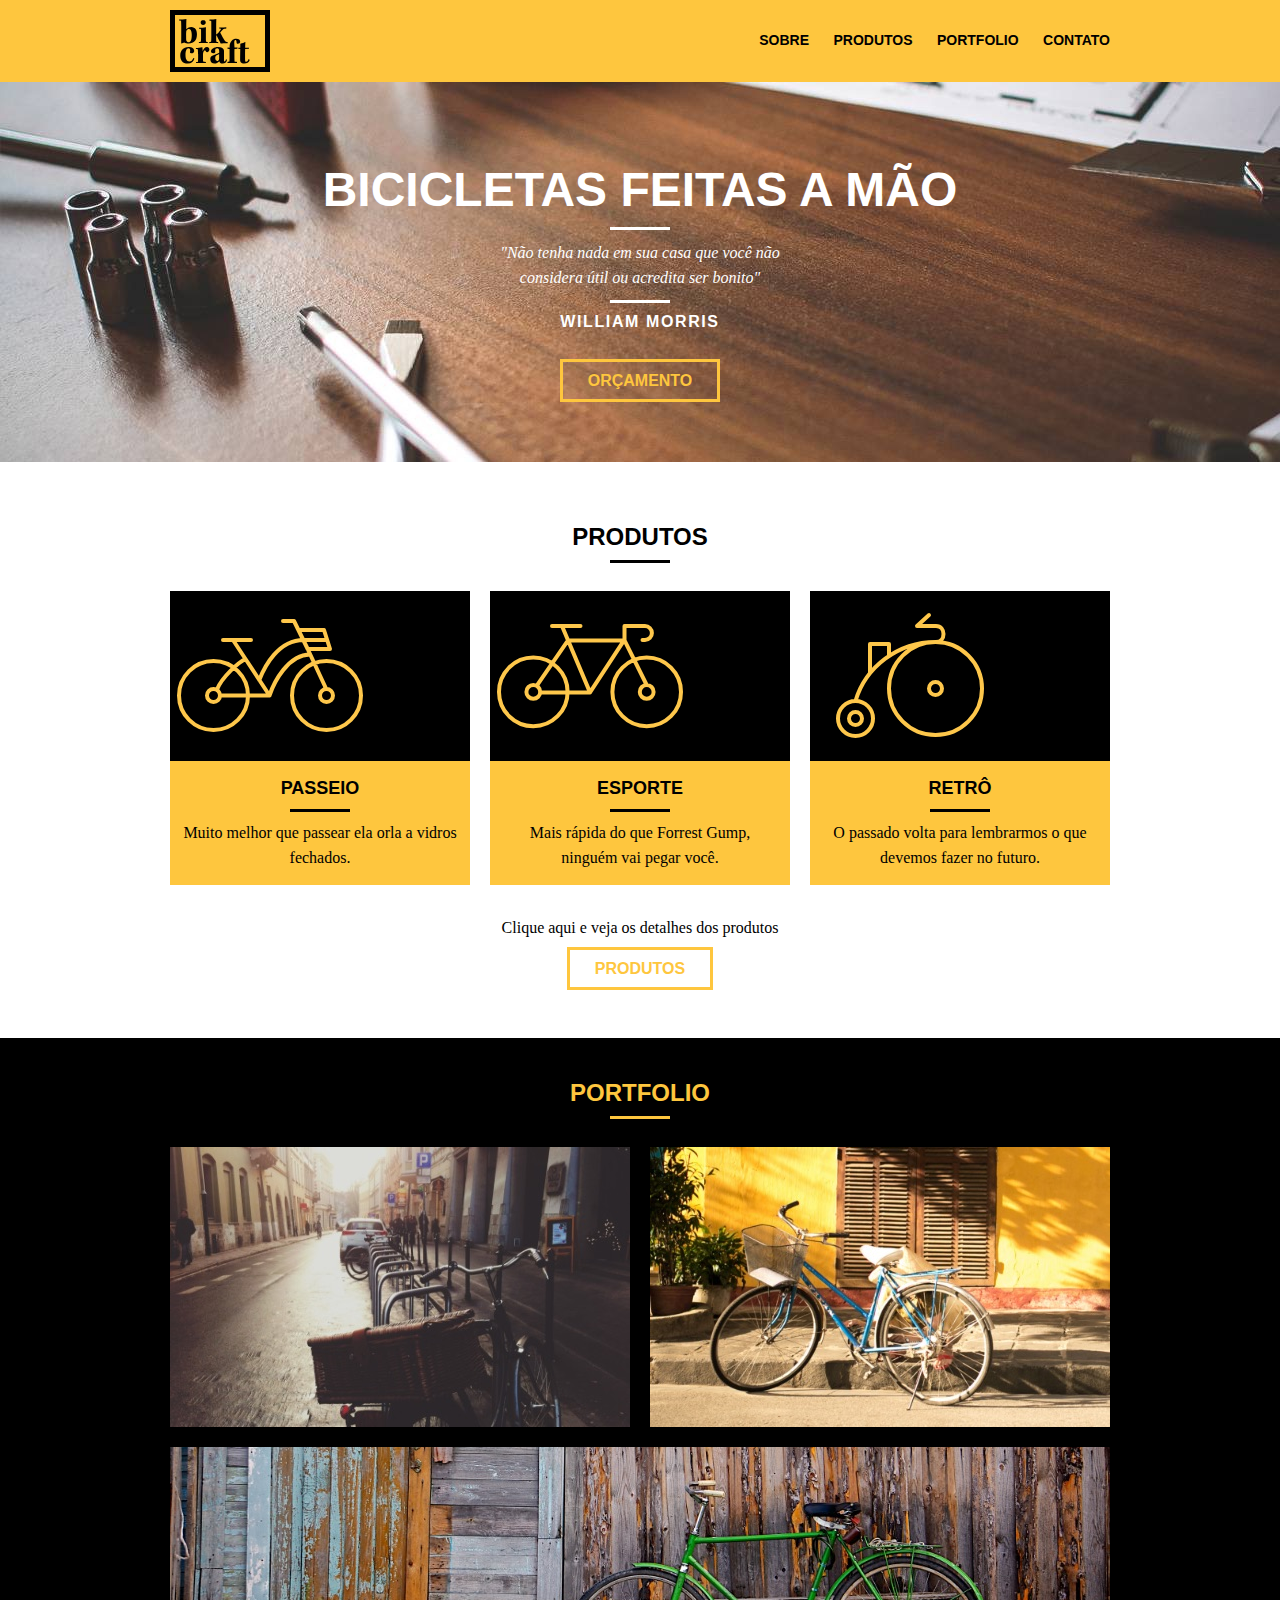
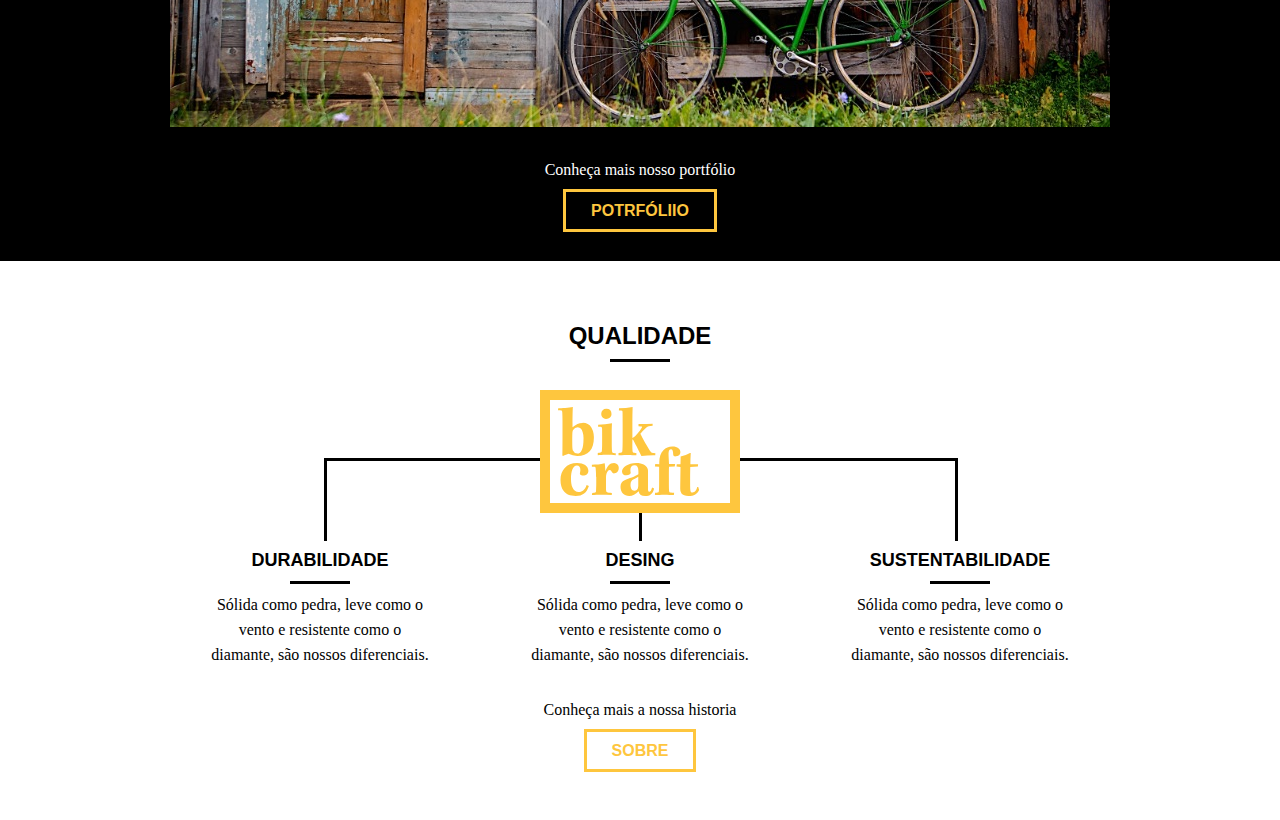
==== index.html @ bd9ba947 "Portfolio e qualidade" ====
<!DOCTYPE html>
<html lang="en">
<head>
    <meta charset="UTF-8">
    <meta name="viewport" content="width=device-width, initial-scale=1.0">
    <link rel="stylesheet" href="./css/normalize.css">
    <link rel="stylesheet" href="./css/reset.css">
    <link rel="stylesheet" href="./css/grid.css">
    <link rel="stylesheet" href="./css/style.css">
    <title>Bikcraft</title>
</head>
<body>
    <header>
        <div class="container">
            <a href="index.html" class="grid-4">
                <img src="./img/bikcraft.svg" alt="" srcset="">
            </a>
            <nav class="head-menu grid-12">
                <ul>
                    <li><a href="sobre.html">SOBRE</a></li>
                    <li><a href="produtos.html">PRODUTOS</a></li>
                    <li><a href="portfolio.html">PORTFOLIO</a></li>
                    <li><a href="contato.html">CONTATO</a></li>
                </ul>
            </nav>
        </div>
    </header>
    <section class="intro">
        <div class="container">
            <h1>BICICLETAS FEITAS A MÃO</h1>
            <blockquote class="citação">
                <p>"Não tenha nada em sua casa que você
                    não considera útil ou acredita ser bonito"</p>
                    <cite>WILLIAM MORRIS</cite>
            </blockquote>
            <a href="produtos.html" class="btn">ORÇAMENTO</a>
        </div>
    </section>
    <section class="container produtos">
        <h2 class="sub-title">Produtos</h2>
        <ul class="produtos-list">
            <li class="grid-1-3">
                <div class="produtos-icone">
                    <img src="./img/produtos/passeio.svg" alt="" srcset="">
                </div>
                    <h3>Passeio</h3>
                        <p>Muito melhor que passear ela orla a
                            vidros fechados.</p>
            </li>
        </ul>
        <ul class="produtos-list">
            <li class="grid-1-3">
                <div class="produtos-icone">
                    <img src="./img/produtos/esporte.svg" alt="" srcset="">
                </div>
                    <h3>Esporte</h3>
                        <p>Mais rápida do que Forrest Gump,
                            ninguém vai pegar você.</p>
            </li>
        </ul>
        <ul class="produtos-list">
            <li class="grid-1-3">
                <div class="produtos-icone">
                    <img src="./img/produtos/retro.svg" alt="" srcset="">
                </div>
                    <h3>retrô</h3>
                        <p>O passado volta para lembrarmos o que
                            devemos fazer no futuro.</p>
            </li>
        </ul>
        <div class="call">
            <p>Clique aqui e veja os detalhes dos produtos</p>
            <a href="produtos.html" class="btn btn-black">produtos</a>
        </div>
    </section>
    <section class="portfolio">
        <div class="container">
            <h2 class="sub-title"> portfolio</h2>
            <ul>
                <li class="grid-8"><img src="./img/portfolio/retro.jpg" alt="RETRÔ" srcset=""></li>
                <li class="grid-8"><img src="./img/portfolio/passeio.jpg" alt="PASSEIO" srcset=""></li>
                <li class="grid-16 port-lista"><img src="./img/portfolio/esporte.jpg" alt="ESPORTE" srcset=""></li>
            </ul>
            <div class="call">
                <p>Conheça mais nosso portfólio</p>
                <a href="portfolio.html" class="btn">POTRFÓLIIO</a>
            </div>
        </div>
    </section>
    <section class="qualidade container">
        <h2 class="sub-title">qualidade</h2>
        <img src="./img/bikcraft-qualidade.svg" alt="Bikcraft" srcset="">
        <ul class="qualidade-lista">
            <li class="grid-1-3">
                <h3>durabilidade</h3>
                <p>Sólida como pedra, leve como o vento e resistente como o diamante, são nossos diferenciais.</p>
            </li>
            <li class="grid-1-3">
                <h3>desing</h3>
                <p>Sólida como pedra, leve como o vento e resistente como o diamante, são nossos diferenciais.</p>
            </li>
            <li class="grid-1-3">
                <h3>sustentabilidade</h3>
                <p>Sólida como pedra, leve como o vento e resistente como o diamante, são nossos diferenciais.</p>
            </li>
        </ul>
        <div class="call">
            <p>Conheça mais a nossa historia</p>
            <a href="sobre.html" class="btn btn-black">sobre</a>
        </div>
    </section>
    <section>
        
    </section>
</body>
</html>
---- css/grid.css ----
*, *::before, *::after{
    -webkit-box-sizing: border-box;
    -moz-box-sizing: border-box;
    box-sizing: border-box;
}
.container{
    width: 960px;
    margin: 0 auto;
    padding: 0;
    position: relative;
}
.container::after, .container::before{
    content: " ";
    display: table;
}
.grid-1, .grid-2, .grid-3, .grid-4, .grid-5, .grid-6, .grid-7, .grid-8, .grid-9, .grid-10,
 .grid-11, .grid-12, .grid-13, .grid-14, .grid-15, .grid-16, .grid-1-3 {
     float: left;
     margin-left: 10px;
     margin-right: 10px;
 }
.grid-1{width: 40px;}
.grid-2{width: 100px;}
.grid-3{width: 160px;}
.grid-4{width: 220px;}
.grid-5{width: 280px;}
.grid-6{width: 340px;}
.grid-7{width: 400px;}
.grid-8{width: 460px;}
.grid-9{width: 520px;}
.grid-10{width: 580px;}
.grid-11{width: 640px;}
.grid-12{width: 700px;}
.grid-13{width: 760px;}
.grid-14{width: 820px;}
.grid-15{width: 880px;}
.grid-16{width: 940px;}
.grid-1-3{width: 300px;}
---- css/style.css ----
body{
    font-family: Arial, Helvetica, sans-serif;
}
p{
    font-family: Georgia, 'Times New Roman', Times, serif;
    font-size: 16px;
    line-height: 25px;
}
header {
    width: 100%;
    background-color: #fec63e;
    padding: 10px 0px;
    position: fixed;
    top: 0;
    z-index: 10;
}
img{
    display: block;
}
.btn{
    color: #fec63e;
    border: 3px solid #fec63e;
    font-weight: bold;
    text-transform: uppercase;
    padding: 10px 25px;
}
.btn:hover {
    color: #ffffff;
    border-color: #ffffff;
    transition: ease-out 0.8s;
}
.btn-black:hover{
    color: #000000;
    border-color: #000000;
    transition: ease-out 0.8s;
}
.head-menu {
    text-align: right;
}
.head-menu ul li {
    display: inline-block;
    margin-left: 20px;
    margin-top: 20px;
}
.head-menu ul li a {
    font-weight: bold;
    font-size: 14px;
    color: #000000;
    letter-spacing: .0.5em;
    line-height: 20px;
    padding-top: 10px;
}
.head-menu ul li a:hover{
    color: #ffffff;
    transition: ease-out 0.5s;
}
.intro{
    width: 100%;
    background: url(../img/bg.jpg);
    background-size: cover;
    margin-top: 82px;
    height: 380px;
    text-align: center;
    padding-top: 80px;
}
.intro h1 {
    font-size: 48px;
    font-weight: bold;
    color: #ffffff;
    text-transform: uppercase;
}
.citação{
    max-width: 320px;
    margin: 0 auto;
    color: #ffffff;
    margin-bottom: 40px;
}
.citação p{
    font-style: italic;
    
}
.citação p::before, .citação p::after{
    content:"";
    display: block;
    width: 60px;
    height: 3px;
    background-color: #ffffff;
    margin: 10px auto;

}
.citação cite{
    font-style: normal;
    font-weight: bold;
    font-size: 16px;
    letter-spacing: .1em;
}
.sub-title{
    text-align: center;
    font-weight: bold;
    text-transform: uppercase;
    font-size: 24px;
    line-height: 30px;
    letter-spacing: .0.5em;
    text-align: center;
    padding-bottom: 20px;
}
.sub-title::after{
    content:"";
    display: block;
    width: 60px;
    height: 3px;
    background-color: #000000;
    margin: 8px auto;
}
.produtos{
    padding: 60px 0;
}
.produtos-list{
    text-align: center;
}
.produtos-list li {
    background-color: #fec63e;
}
.produtos-list li h3 {
    font-weight: bold;
    font-size: 18px;
    line-height: 25px;
    text-transform: uppercase;
    letter-spacing: .0.5em;
    margin-top: 5px;
    padding-top: 10px;
}
.produtos-list li h3::after{
    content:"";
    display: block;
    width: 60px;
    height: 3px;
    background-color: #000000;
    margin: 8px auto;
}
.produtos-icone{
    background-color: #000000;
    padding: 15px 0px 15px 0px;
}
.produtos-list li p {
    padding: 0px 10px 15px 10px; 
}
.call{
    text-align: center;
    padding-top: 30px;
    clear: both;
}
.call p {
    margin-bottom: 20px;
}
.portfolio{
    width: 100%;
    background-color: #000000;
    padding: 40px 0px 40px 0px;
}
.portfolio h2{
    color: #fec63e;
}
.portfolio h2::after{
    background-color: #fec63e;
}
.portfolio p{
    color: #ffffff;
}
.port-lista:last-child {
    margin-top: 20px;
}
.qualidade {
    padding: 60px 0px;
}
.qualidade::after{
    width: 634px;
    content: "";
    height: 83px;
    display: block;
    background: url(../img/linhas.svg) no-repeat center;
    position: absolute;
    top: 197px;
    right: 162px;
    z-index: -1;
}
.qualidade img{
    margin: 0 auto;
}
.qualidade-lista {
    padding-top: 20px;
}
.qualidade-lista li {
    text-align: center;
    padding: 0 40px;
}
.qualidade-lista li h3 {
    font-weight: bold;
    font-size: 18px;
    line-height: 25px;
    text-transform: uppercase;
    letter-spacing: .0.5em;
    margin-top: 5px;
    padding-top: 10px;
}
.qualidade-lista li h3::after{
    content:"";
    display: block;
    width: 60px;
    height: 3px;
    background-color: #000000;
    margin: 8px auto;
}
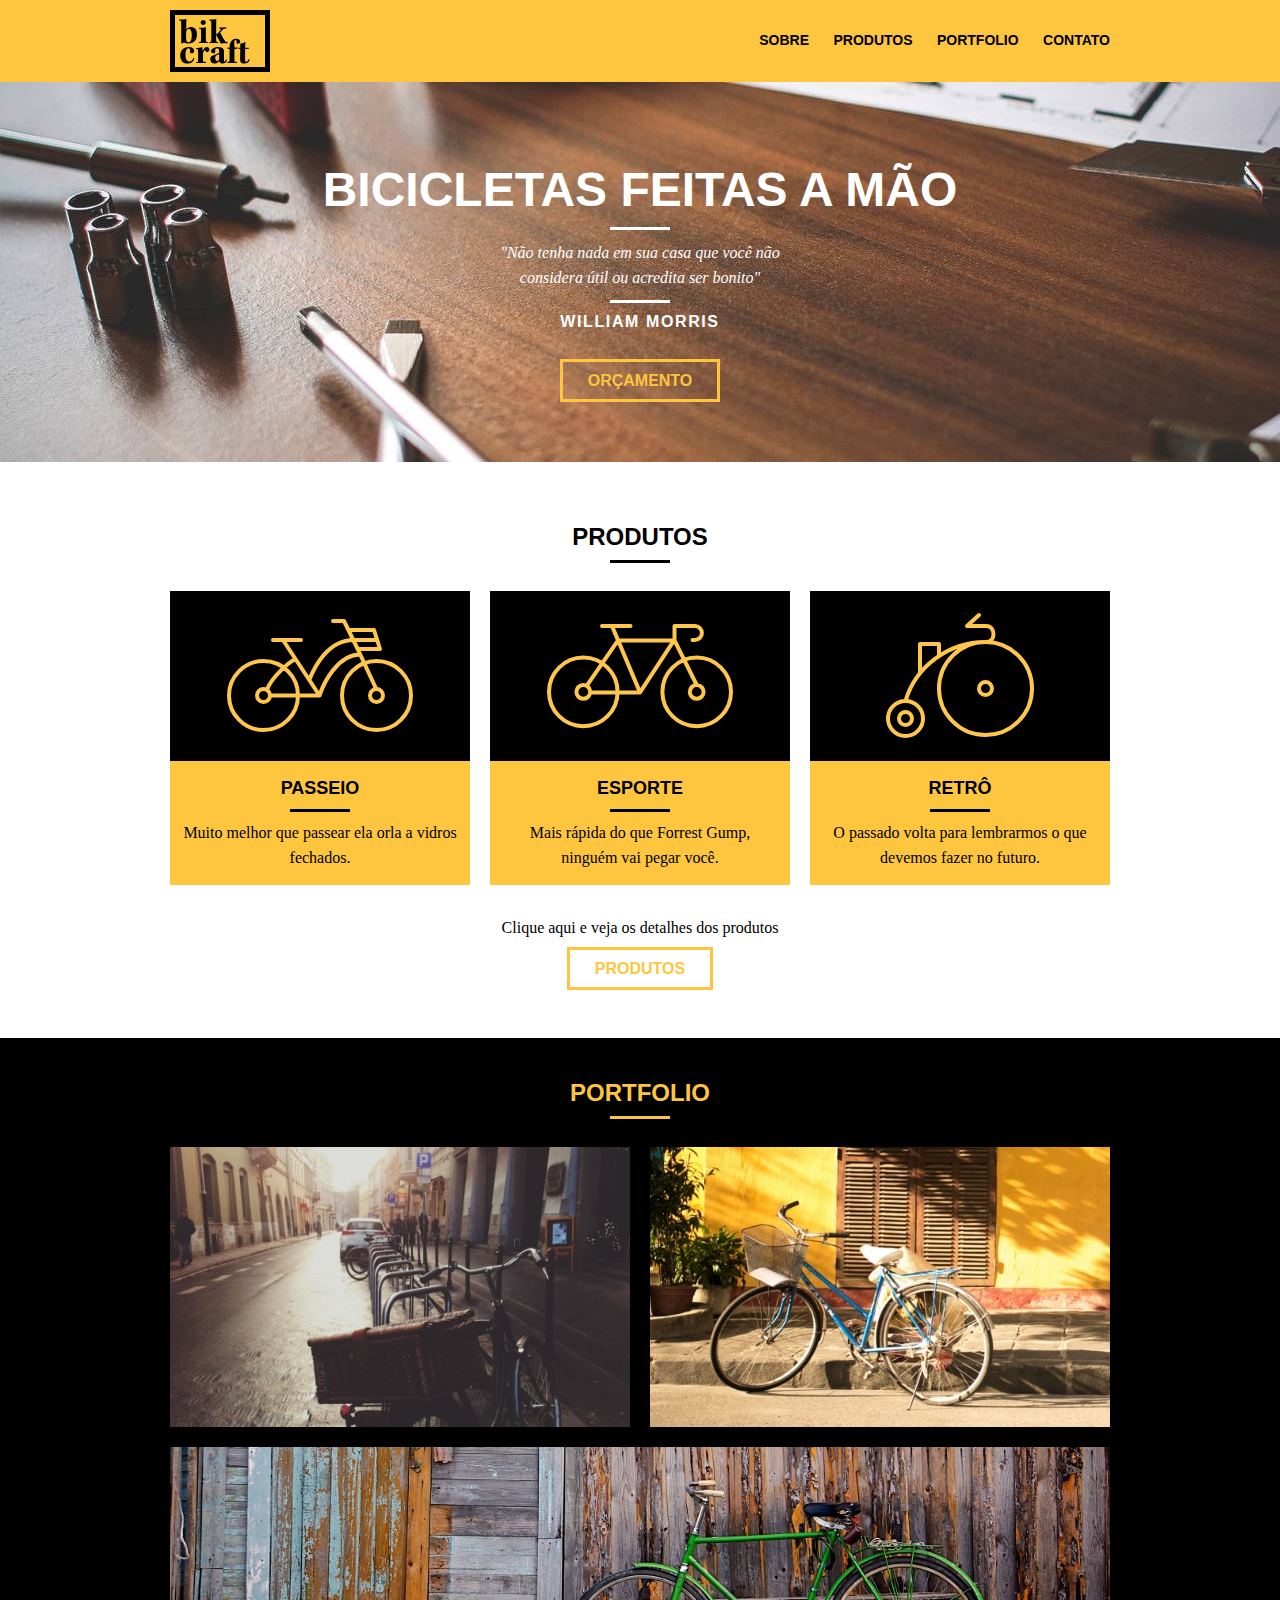
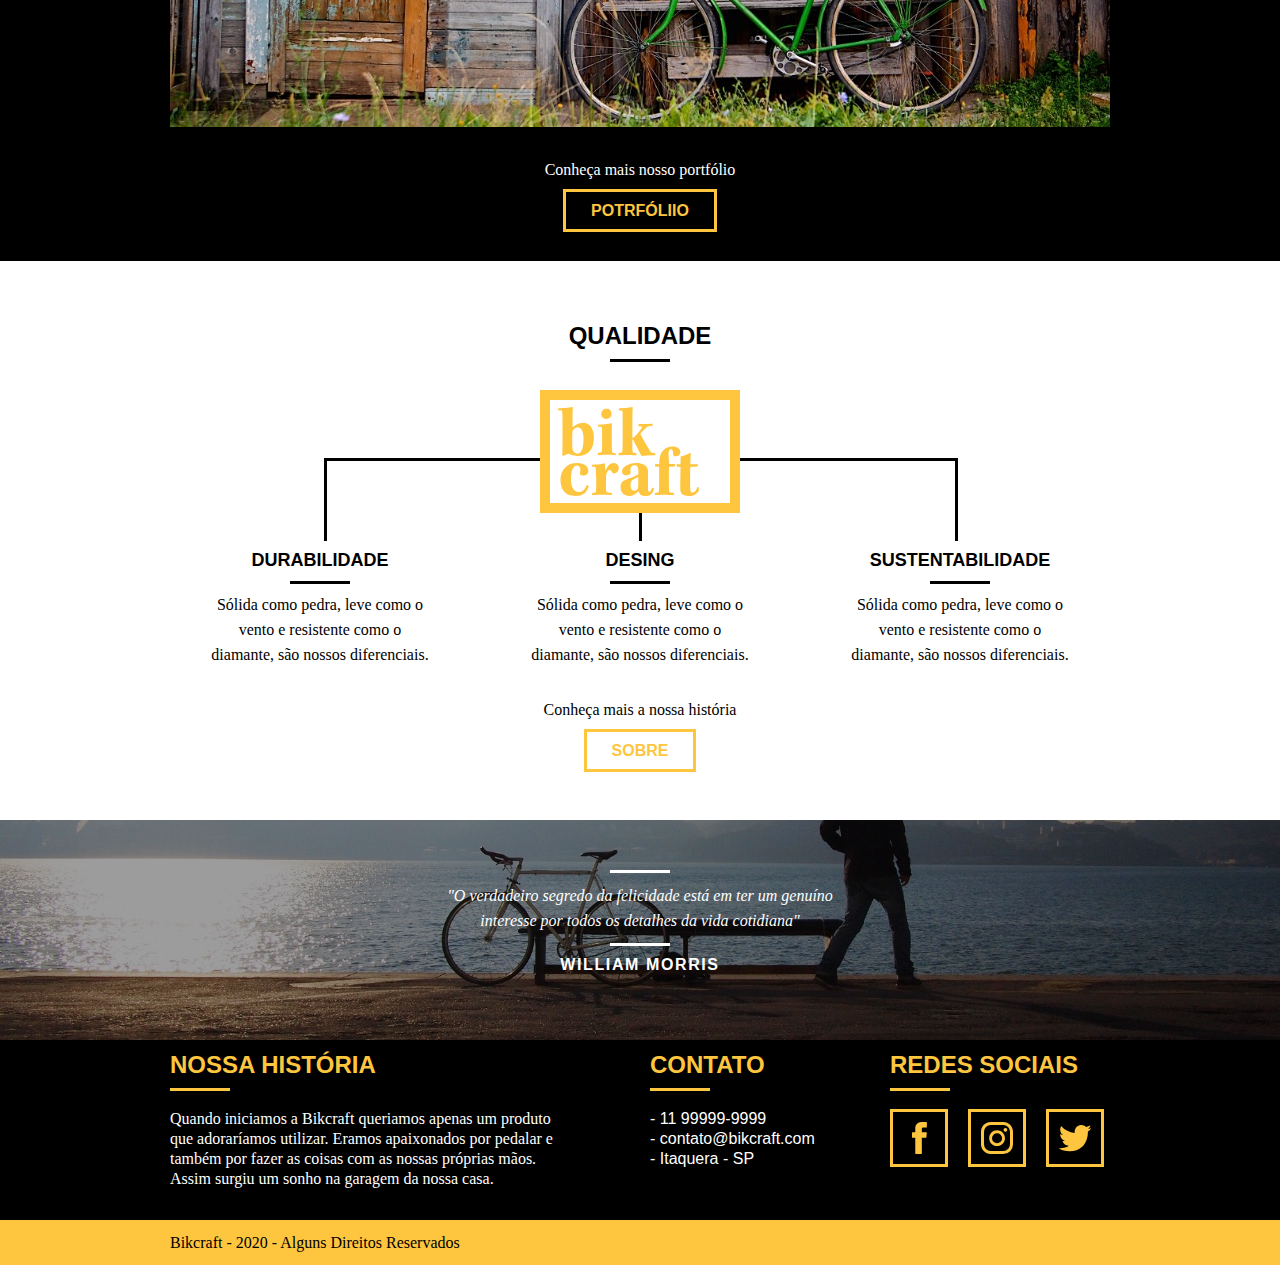
==== commit 8bba1313: "finalizando home e pagina de sobre" ====
--- a/index.html
+++ b/index.html
@@ -7,7 +7,7 @@
     <link rel="stylesheet" href="./css/reset.css">
     <link rel="stylesheet" href="./css/grid.css">
     <link rel="stylesheet" href="./css/style.css">
-    <title>Bikcraft</title>
+    <title>Bikcraft - Bicicletas de Qualidade</title>
 </head>
 <body>
     <header>
@@ -105,12 +105,50 @@
             </li>
         </ul>
         <div class="call">
-            <p>Conheça mais a nossa historia</p>
+            <p>Conheça mais a nossa história</p>
             <a href="sobre.html" class="btn btn-black">sobre</a>
         </div>
     </section>
-    <section>
-        
+    <section class="quebra">
+        <div class="container">
+            <blockquote class="citação">
+                <p>"O verdadeiro segredo da felicidade está em ter um genuíno
+                    interesse por todos os detalhes da vida cotidiana"</p>
+                    <cite>WILLIAM MORRIS</cite>
+            </blockquote>
+        </div>
     </section>
+    <footer>
+        <div class="footer">
+            <div class="container">
+                <div class="grid-8 footer_historia">
+                    <h3 class="sub-title">Nossa história</h3>
+                    <p>Quando iniciamos a Bikcraft queriamos apenas um produto que adoraríamos utilizar.
+                         Eramos apaixonados por pedalar e também por fazer as coisas com as nossas próprias mãos. Assim surgiu um sonho na garagem da nossa casa.</p>
+                </div>
+                <div class="grid-4 footer_contato">
+                    <h3 class="sub-title">contato</h3>
+                    <ul>
+                        <li>- 11 99999-9999</li>
+                        <li>- contato@bikcraft.com</li>
+                        <li>- Itaquera - SP </li>
+                    </ul>
+                </div>
+                <div class="grid-4 footer_redes">
+                    <h3 class="sub-title">redes sociais</h3>
+                    <ul>
+                        <li><a href="http://facebook.com" target="_blank"><img src="./img/redes-sociais/facebook.svg" alt="" srcset=""></a></li>
+                        <li><a href="http://instagram.com" target="_blank"><img src="./img/redes-sociais/instagram.svg" alt="" srcset=""></a></li>
+                        <li><a href="http://twitter" target="_blank"><img src="./img/redes-sociais/twitter.svg" alt="" srcset=""></a></li>
+                    </ul>
+                </div>
+            </div>
+        </div>
+        <div class="copy">
+            <div class="container">
+                <p>Bikcraft - 2020 - Alguns Direitos Reservados</p>
+            </div>
+        </div>
+    </footer>
 </body>
 </html>--- a/css/style.css
+++ b/css/style.css
@@ -101,7 +101,6 @@
     font-size: 24px;
     line-height: 30px;
     letter-spacing: .0.5em;
-    text-align: center;
     padding-bottom: 20px;
 }
 .sub-title::after{
@@ -141,6 +140,8 @@
 .produtos-icone{
     background-color: #000000;
     padding: 15px 0px 15px 0px;
+    display: flex;
+    justify-content: center;
 }
 .produtos-list li p {
     padding: 0px 10px 15px 10px; 
@@ -210,4 +211,64 @@
     height: 3px;
     background-color: #000000;
     margin: 8px auto;
+}
+.quebra{
+    background: url(../img/bg-footer.jpg) no-repeat;
+    width: 100%;
+    padding: 40px 0;
+    height: 220px;
+    background-size: cover;
+    text-align: center;
+}
+.quebra .citação{
+    max-width: 420px;
+}
+.footer {
+    background: #000000;
+    width: 100%;
+    height: 180px;
+    color: #ffffff;
+    padding-top: 10px;
+}
+.footer .sub-title{
+    padding-bottom: 10px;
+}
+.footer h3{
+    color: #fec63e;
+    text-align: start;
+}
+.footer h3::after{
+    background-color: #fec63e;
+    margin: 8px 0px;
+}
+.footer_historia p {
+    text-align: start;
+    line-height: 20px;
+    max-width: 385px;
+}
+.footer_contato{
+    text-align: start;
+    line-height: 20px;
+}
+.footer_redes ul {
+    display: flex;
+}
+.footer_redes ul li {
+    margin-right: 20px;
+    border: 3px solid #fec63e;
+    padding: 10px;
+}
+.footer_redes ul li:hover{
+    border-color: #ffffff;
+    transition: ease-out 0.8s;
+}
+.copy {
+    background-color: #fec63e;
+    width: 100%;
+}
+.copy p {
+    margin: 10px;
+}
+.active{
+    color: #ffffff;
 }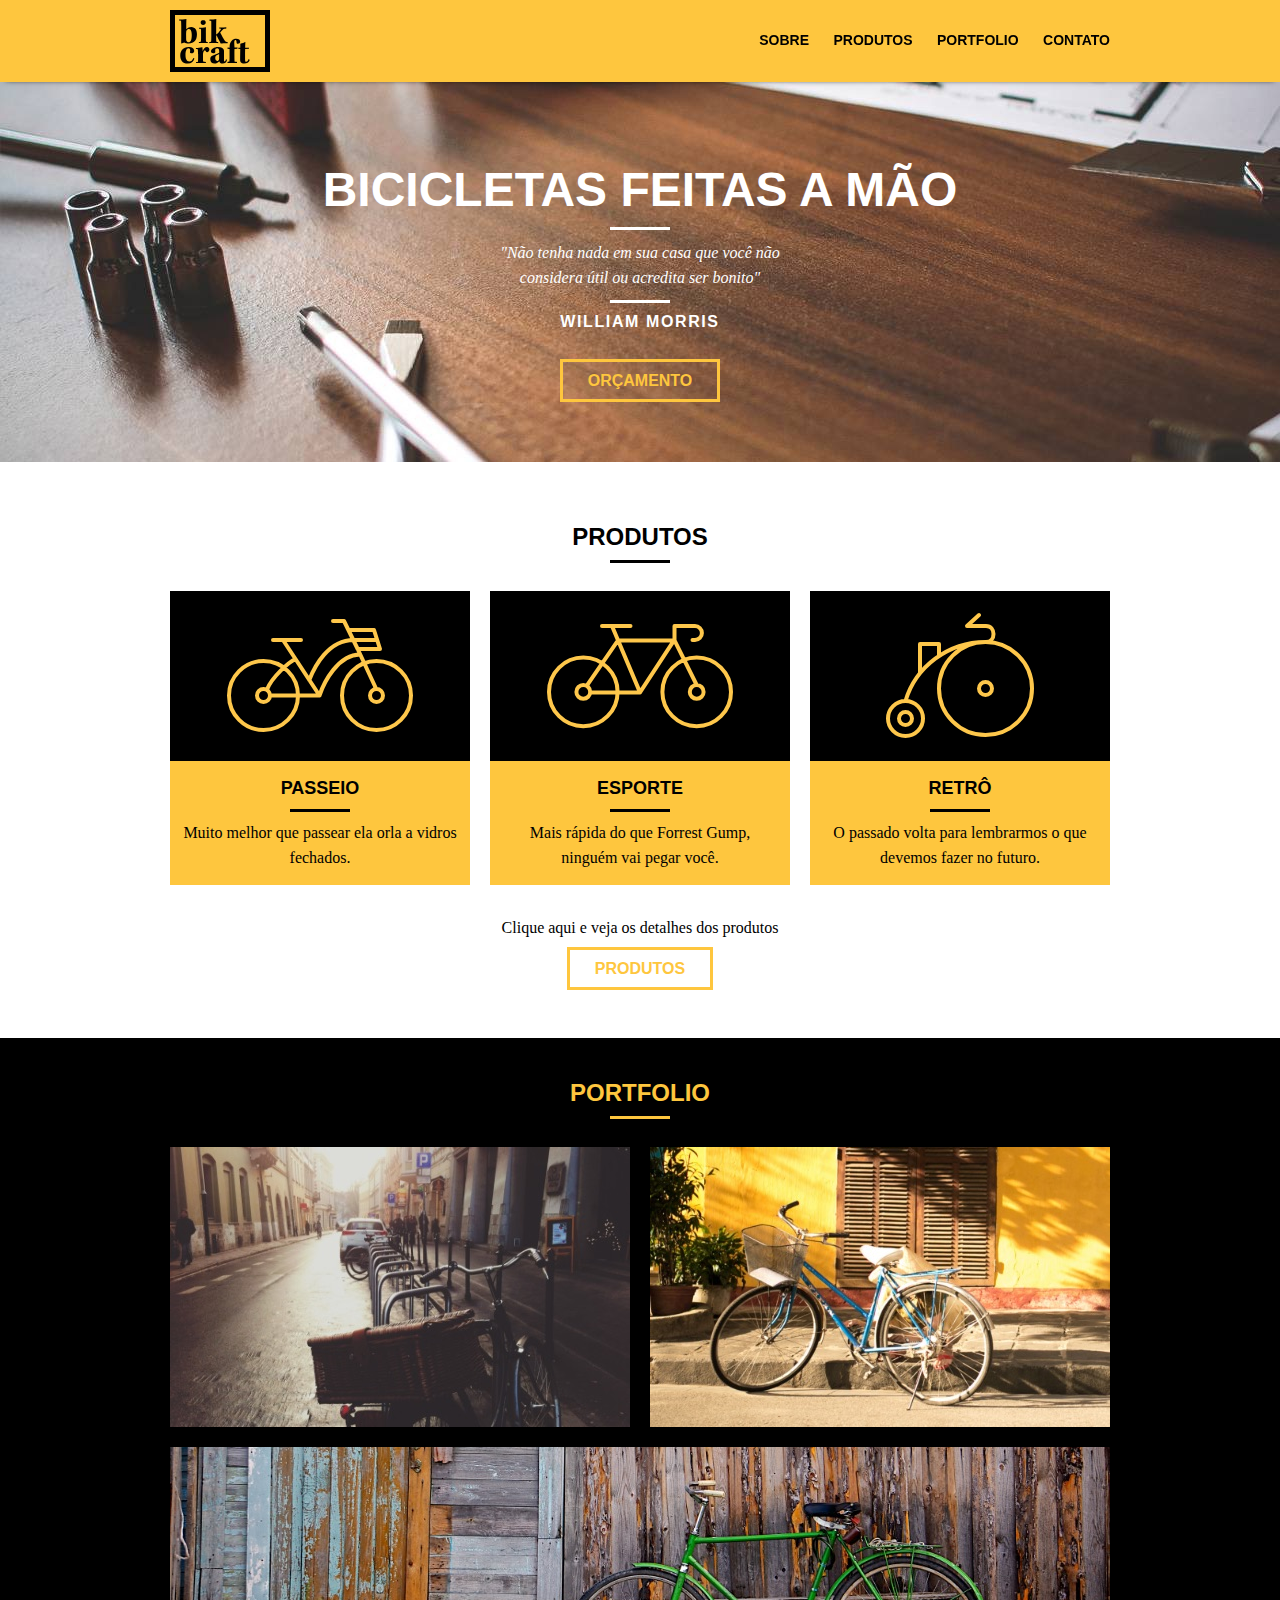
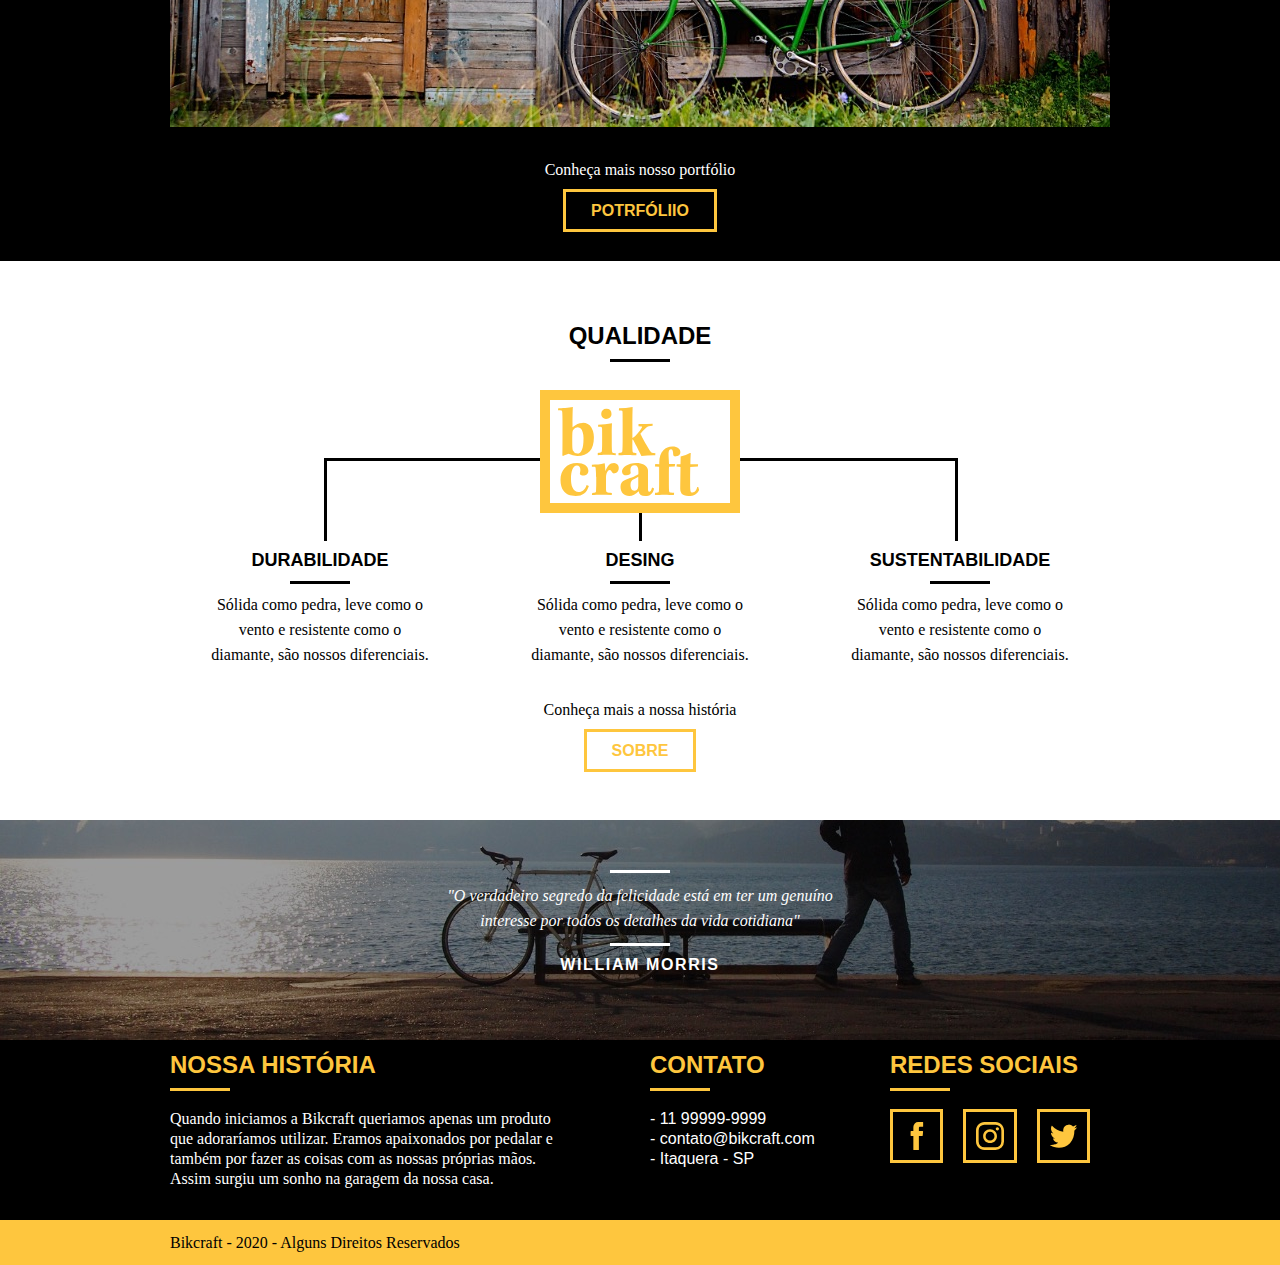
==== commit 0e7302eb: "tornando header responsivo" ====
--- a/index.html
+++ b/index.html
@@ -7,6 +7,7 @@
     <link rel="stylesheet" href="./css/reset.css">
     <link rel="stylesheet" href="./css/grid.css">
     <link rel="stylesheet" href="./css/style.css">
+    <link rel="stylesheet" href="./css/responsivo.css">
     <title>Bikcraft - Bicicletas de Qualidade</title>
 </head>
 <body>
--- a/css/grid.css
+++ b/css/grid.css
@@ -35,4 +35,38 @@
 .grid-14{width: 820px;}
 .grid-15{width: 880px;}
 .grid-16{width: 940px;}
-.grid-1-3{width: 300px;}+.grid-1-3{width: 300px;}
+
+@media only screen and (min-width: 788px) and (max-width: 979px) {
+    .container{
+        width: 768px;
+    }
+    .grid-1{width: 28px;}
+    .grid-2{width: 76px;}
+    .grid-3{width: 124px;}
+    .grid-4{width: 172px;}
+    .grid-5{width: 220px;}
+    .grid-6{width: 268px;}
+    .grid-7{width: 316px;}
+    .grid-8{width: 364px;}
+    .grid-9{width: 412px;}
+    .grid-10{width: 460px;}
+    .grid-11{width: 508px;}
+    .grid-12{width: 556px;}
+    .grid-13{width: 604px;}
+    .grid-14{width: 652px;}
+    .grid-15{width: 700px;}
+    .grid-16{width: 748px;}
+    .grid-1-3{width: 236px;}
+}
+@media only screen and (max-width: 787px) {
+    .container{
+        width: 300px;
+    }
+    .grid-1, .grid-2, .grid-3, .grid-4, .grid-5, .grid-6, .grid-7, .grid-8, .grid-9, .grid-10,
+ .grid-11, .grid-12, .grid-13, .grid-14, .grid-15, .grid-16, .grid-1-3{
+     width: 300px;
+     margin: 0 0 20px 0;
+     float: none;
+ }
+}--- a/css/style.css
+++ b/css/style.css
@@ -13,9 +13,12 @@
     position: fixed;
     top: 0;
     z-index: 10;
+    box-shadow: 0 4px 6px -6px black;
+
 }
 img{
     display: block;
+    max-width: 100%;
 }
 .btn{
     color: #fec63e;
@@ -54,9 +57,12 @@
     color: #ffffff;
     transition: ease-out 0.5s;
 }
+.head-menu ul li a.menu-ativo{
+    color: #ffffff;
+}
 .intro{
     width: 100%;
-    background: url(../img/bg.jpg);
+    background: url(../img/bg.jpg) no-repeat;
     background-size: cover;
     margin-top: 82px;
     height: 380px;
@@ -268,7 +274,4 @@
 }
 .copy p {
     margin: 10px;
-}
-.active{
-    color: #ffffff;
 }--- a/css/responsivo.css
+++ b/css/responsivo.css
@@ -0,0 +1,44 @@
+@media only screen and (min-width: 788px) and (max-width: 979px) {
+
+
+}
+
+
+
+
+@media only screen and (max-width: 787px) {
+
+    header{
+        position: relative;
+        padding-bottom: 0;
+    }
+    header img{
+        margin: 0 auto 20px auto;
+    }
+    .head-menu{
+        text-align: center;
+    }
+    .head-menu ul li{
+        margin: 4px;
+    }
+    .head-menu ul li a {
+        font-size: 18px;
+        padding: 10px 10px; 
+        border: 3px solid #000000;
+        display: block;
+        float: left;
+        width: 130px;
+    }
+    .head-menu ul li a:hover{
+        border-color: #ffffff;
+        transition: ease 0.3s;
+    }
+    .head-menu ul li a.menu-ativo{
+        border-color: #ffffff;
+    }
+    .intro{
+        margin-top: 0;
+        padding-top: 20px;
+    }
+
+}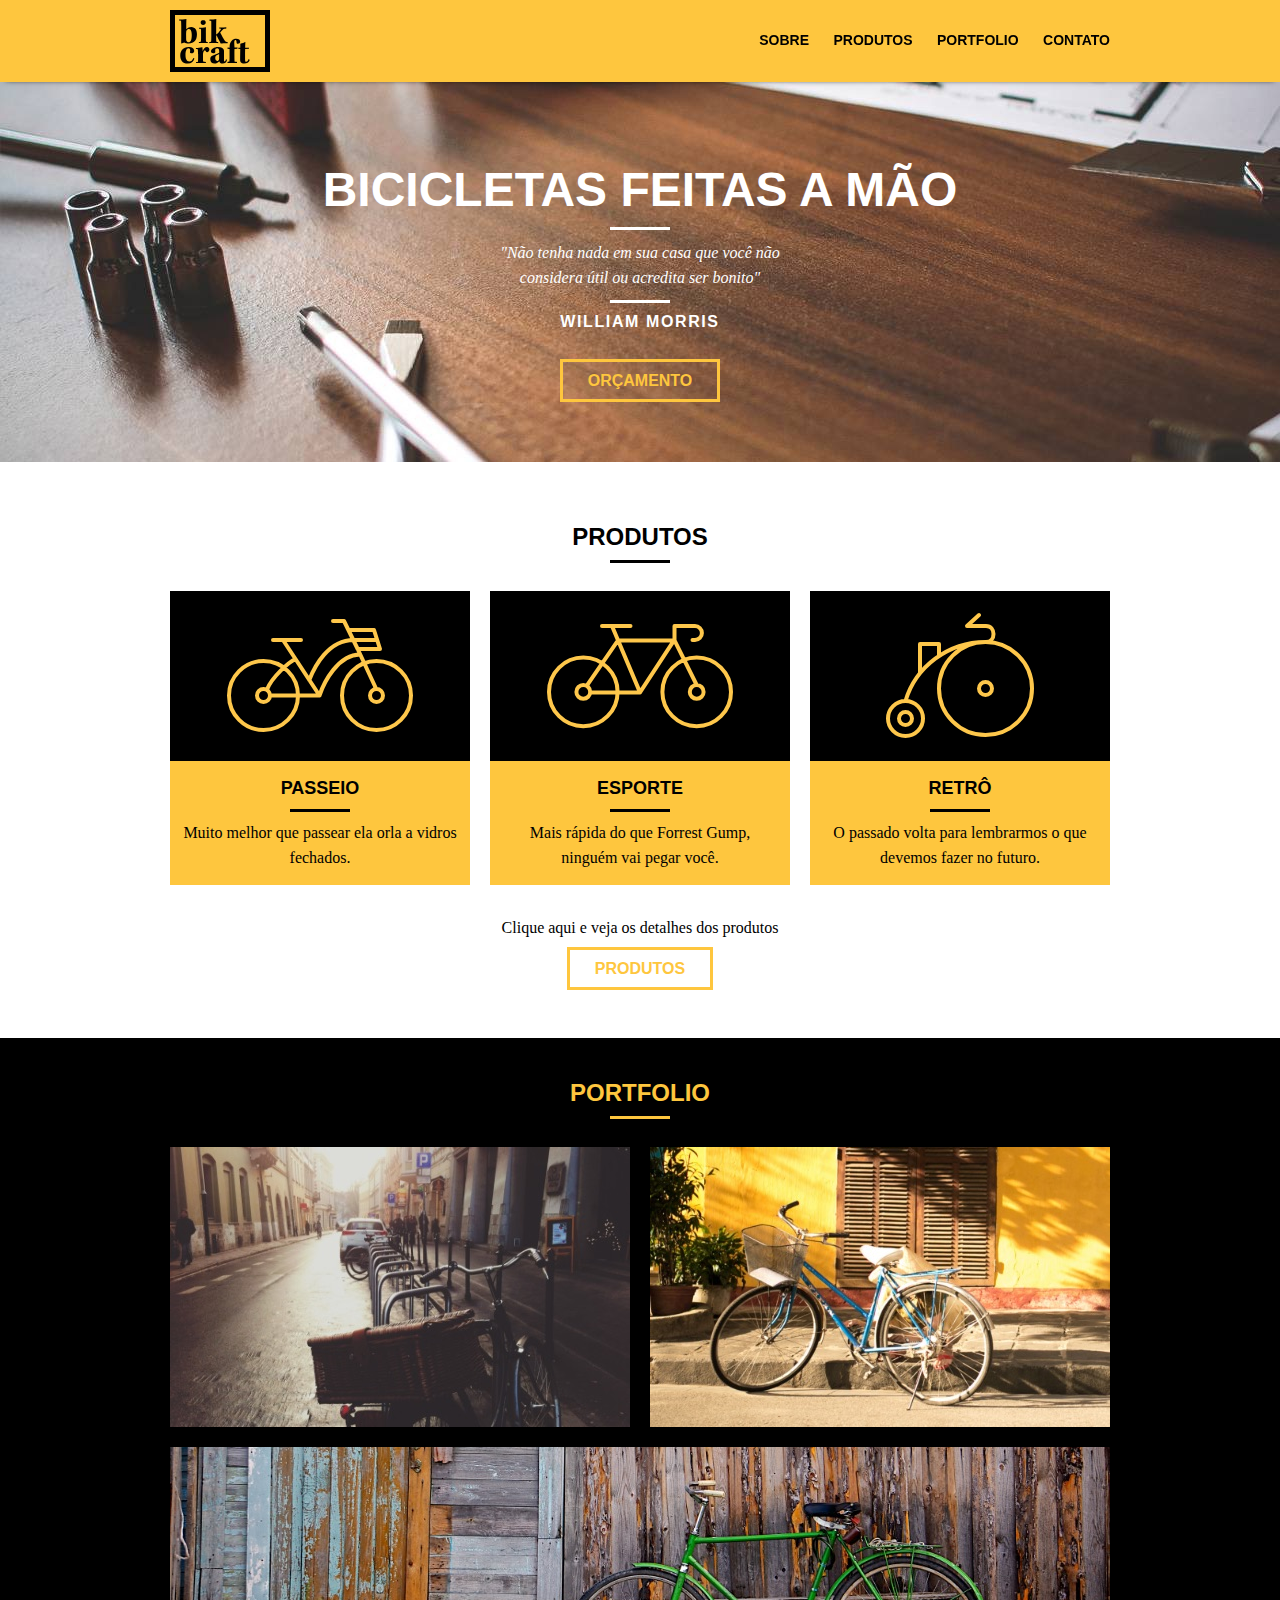
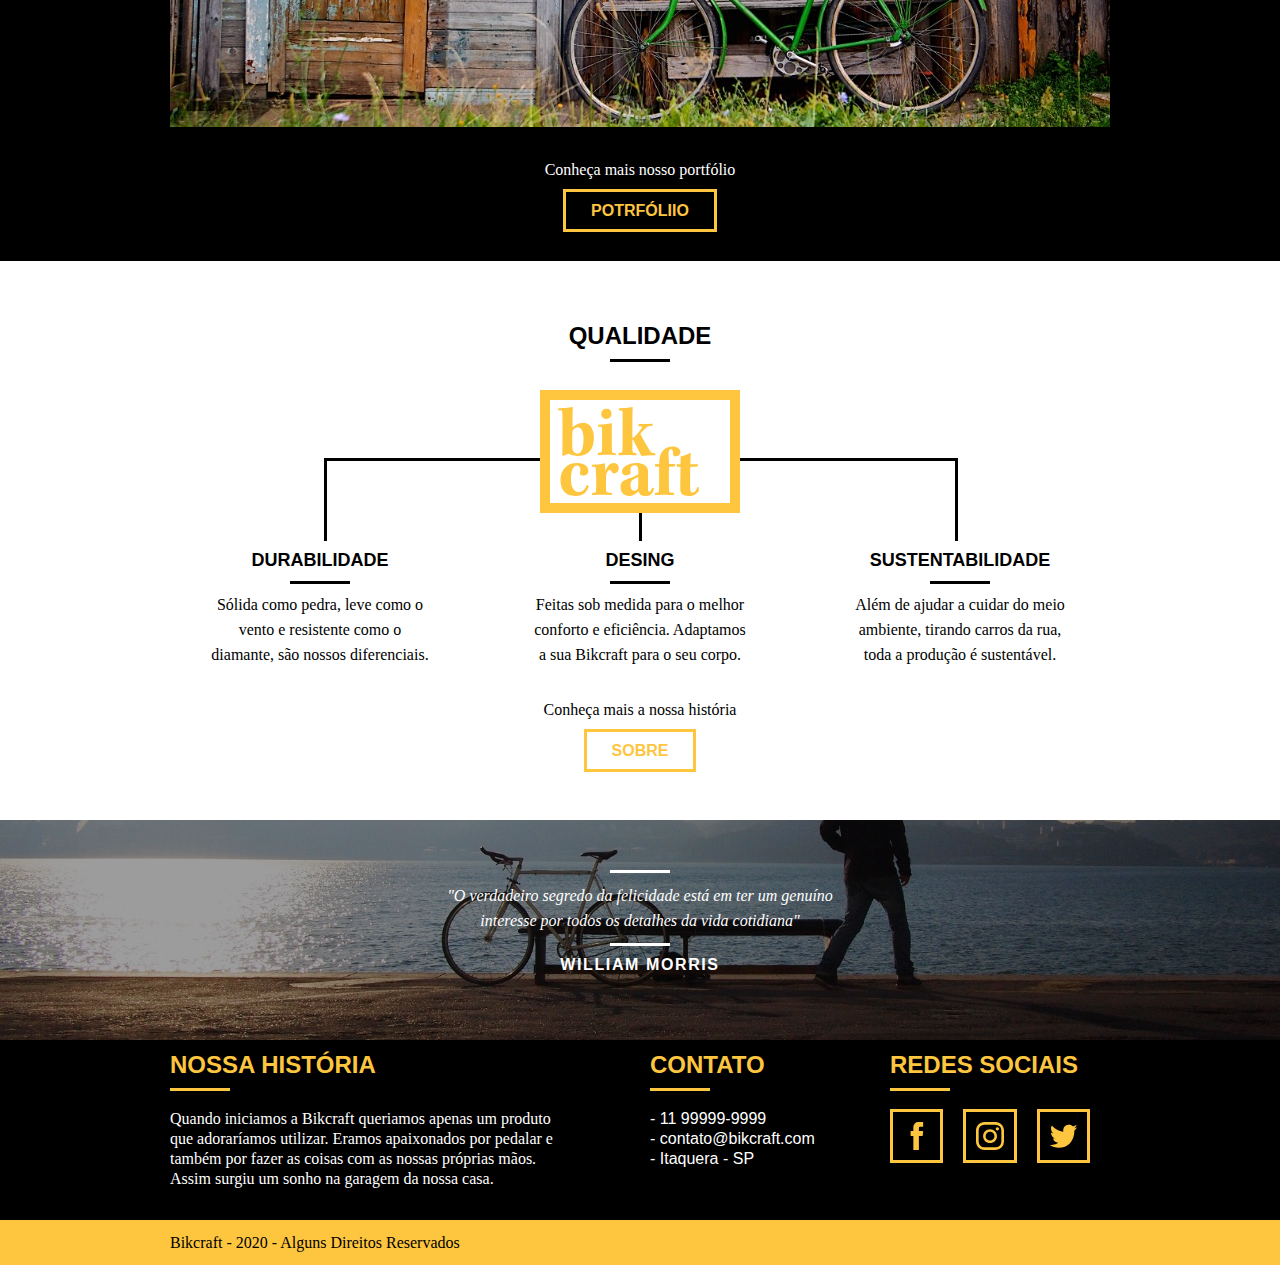
==== commit 84736bd8: "Home responsiva" ====
--- a/index.html
+++ b/index.html
@@ -98,11 +98,11 @@
             </li>
             <li class="grid-1-3">
                 <h3>desing</h3>
-                <p>Sólida como pedra, leve como o vento e resistente como o diamante, são nossos diferenciais.</p>
+                <p>Feitas sob medida para o melhor conforto e eficiência. Adaptamos a sua Bikcraft para o seu corpo.</p>
             </li>
             <li class="grid-1-3">
                 <h3>sustentabilidade</h3>
-                <p>Sólida como pedra, leve como o vento e resistente como o diamante, são nossos diferenciais.</p>
+                <p>Além de ajudar a cuidar do meio ambiente, tirando carros da rua, toda a produção é sustentável.</p>
             </li>
         </ul>
         <div class="call">
--- a/css/responsivo.css
+++ b/css/responsivo.css
@@ -1,6 +1,11 @@
 @media only screen and (min-width: 788px) and (max-width: 979px) {
 
-
+    .qualidade::after{
+        right: 66px;       
+    }
+    .qualidade-lista li{
+        padding: 0 10px
+    }
 }
 
 
@@ -38,7 +43,23 @@
     }
     .intro{
         margin-top: 0;
-        padding-top: 20px;
+        padding-top: 40px;
+    }
+    .qualidade::after{
+        display: none;
+    }
+    .footer {
+        background: #000000;
+        width: 100%;
+        height: auto;
+        color: #ffffff;
+        padding-top: 10px;
+    }
+    .intro h1 {
+        font-size: 36px;
+        font-weight: bold;
+        color: #ffffff;
+        text-transform: uppercase;
     }
 
 }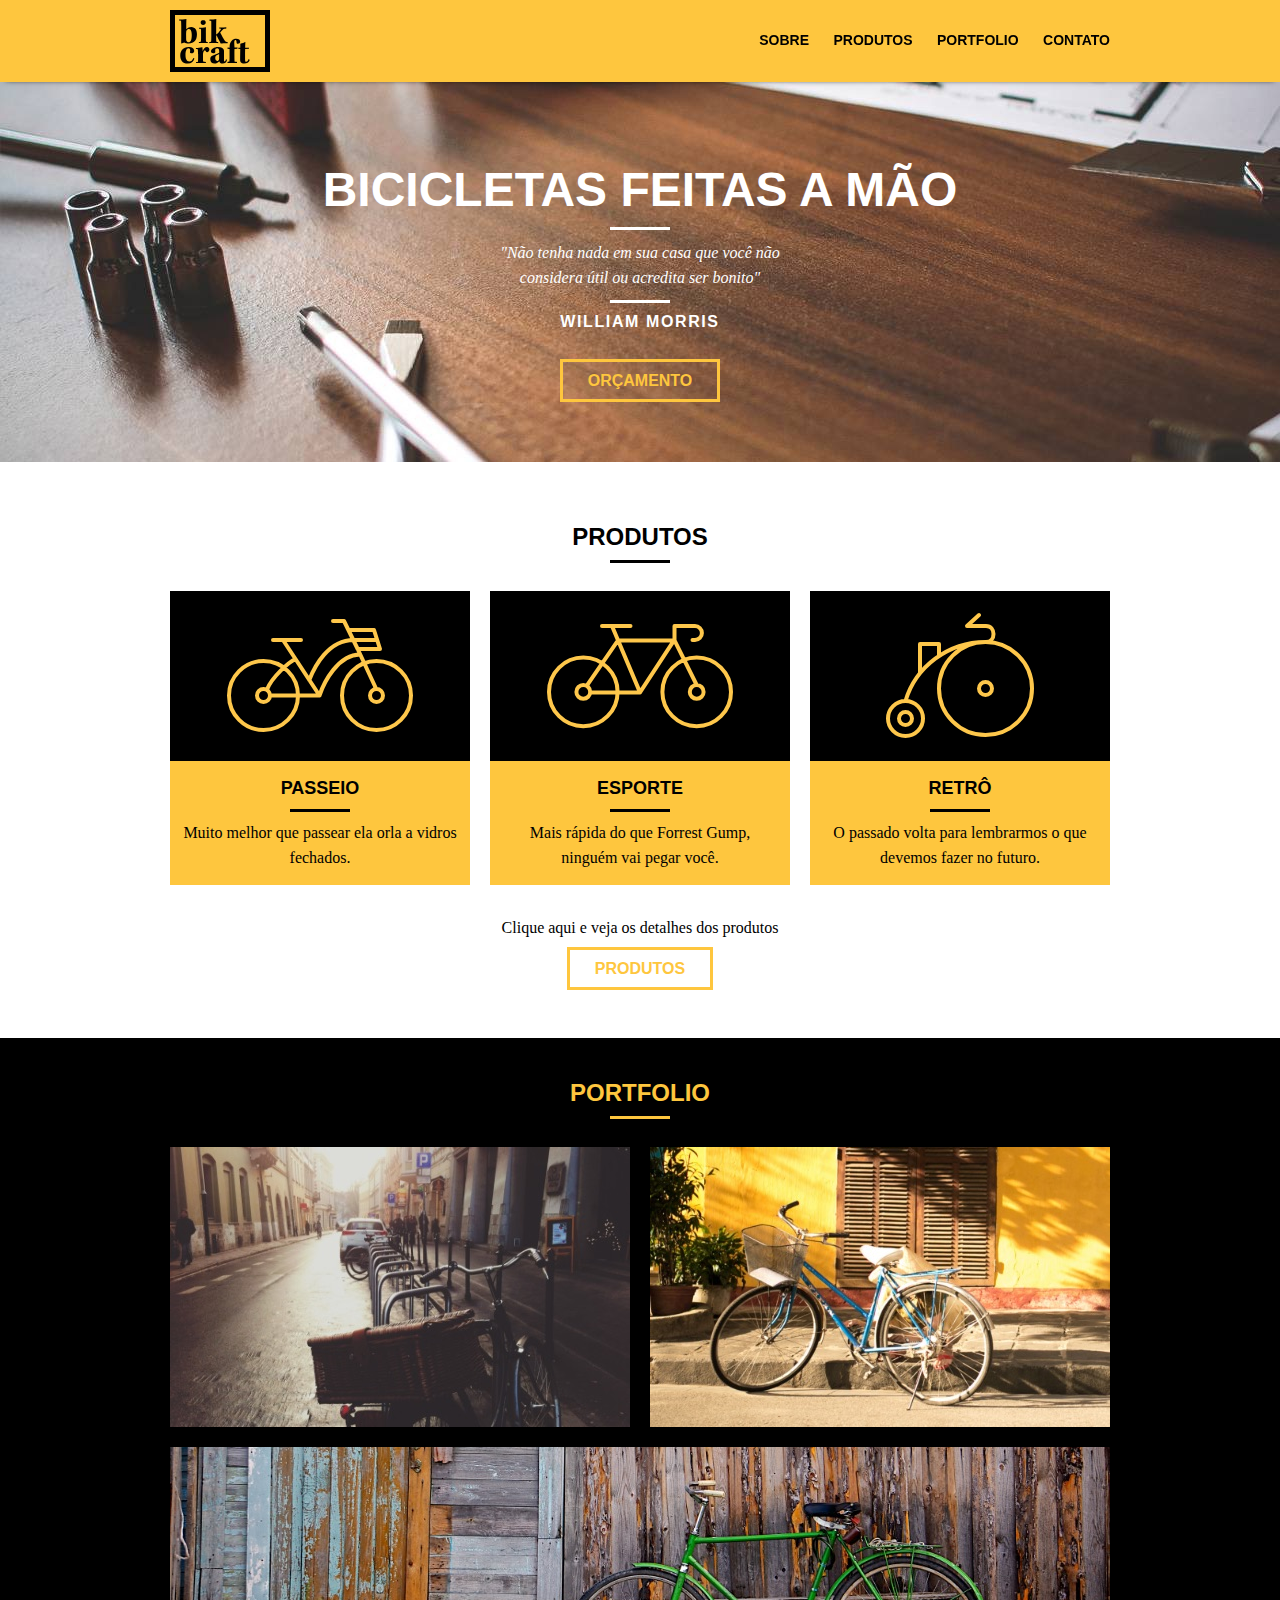
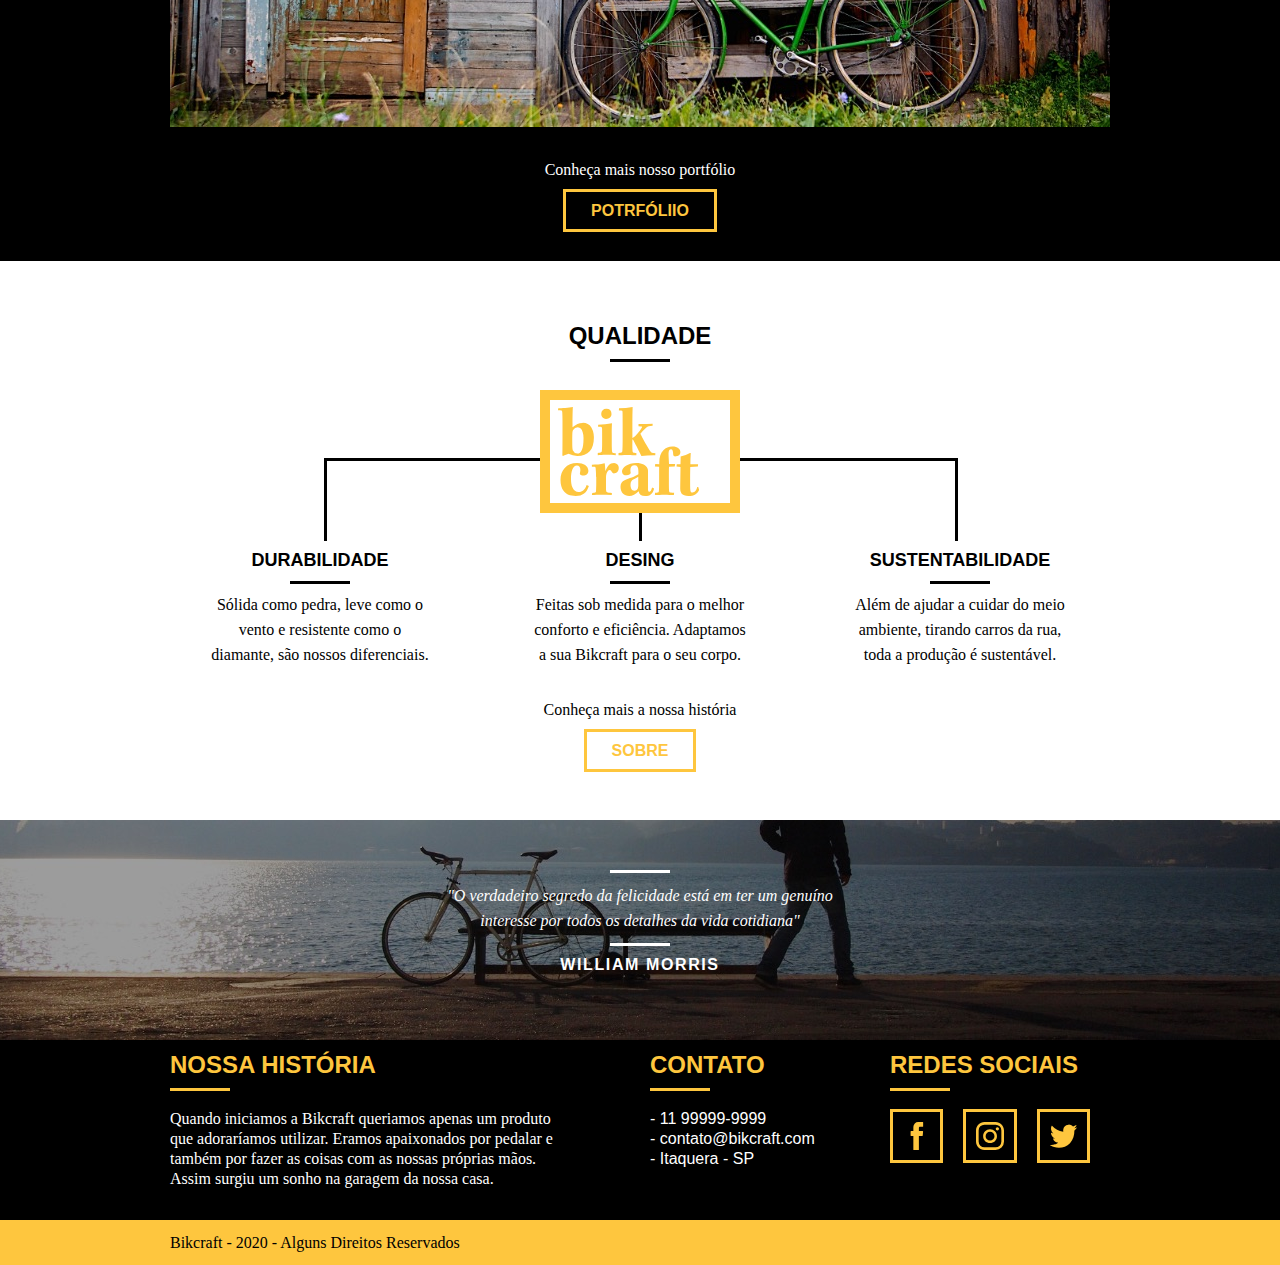
==== commit 584a9c69: "Aplicando slides em Portfolio" ====
--- a/index.html
+++ b/index.html
@@ -8,6 +8,7 @@
     <link rel="stylesheet" href="./css/grid.css">
     <link rel="stylesheet" href="./css/style.css">
     <link rel="stylesheet" href="./css/responsivo.css">
+    <script>document.documentElement.classList.add("js");</script>
     <title>Bikcraft - Bicicletas de Qualidade</title>
 </head>
 <body>
@@ -151,5 +152,6 @@
             </div>
         </div>
     </footer>
+    <script src="./js/main.js"></script>
 </body>
 </html>--- a/css/style.css
+++ b/css/style.css
@@ -219,7 +219,7 @@
     margin: 8px auto;
 }
 .quebra{
-    background: url(../img/bg-footer.jpg) no-repeat;
+    background: url(../img/bg-footer.jpg) no-repeat center;
     width: 100%;
     padding: 40px 0;
     height: 220px;
@@ -274,4 +274,42 @@
 }
 .copy p {
     margin: 10px;
-}+}
+
+/*CSS Dos Slides*/
+
+.js [data-slide] {
+    position: relative;
+  }
+  .js [data-slide] > * {
+    position: absolute;
+    top: 0px;
+    opacity: 0;
+  }
+  .js [data-slide] > .active {
+    position: relative;
+    opacity: 1;
+    transition: opacity ease-in 0.9s;
+    z-index: 1;
+  }
+  .js [data-slide-nav] {
+    display: block;
+    justify-content: center;
+    text-align: center;
+    margin-top: 20px;
+  }
+  .js [data-slide-nav] > button {
+    display: inline-block;
+    width: 12px;
+    margin: 4px;
+    height: 12px;
+    border: none;
+    padding: 0px;
+    border-radius: 6px;
+    background: #1d1d1d;
+    text-indent: -100px;
+    overflow: hidden;
+  }
+  .js [data-slide-nav] > button.active {
+    background: #fec454;
+  }--- a/css/responsivo.css
+++ b/css/responsivo.css
@@ -5,6 +5,28 @@
     }
     .qualidade-lista li{
         padding: 0 10px
+    }
+    .footer {
+        height: 200px;        
+    }
+    .produtos-pg{
+        height: 490px;
+    }
+    .produtos-pg h2{
+        top: -150px;        
+        margin-bottom: -65px;
+    }
+    .pg-icone{
+        background-color: #000000;
+        padding: 41px 0;
+    }
+    .produto-info p{
+        font-size: 14px;
+        padding: 10px 30px;
+        height: 122px;
+    }
+    .produto-info ul li {
+        width: 181px;
     }
 }
 
@@ -49,11 +71,7 @@
         display: none;
     }
     .footer {
-        background: #000000;
-        width: 100%;
-        height: auto;
-        color: #ffffff;
-        padding-top: 10px;
+        height: auto;        
     }
     .intro h1 {
         font-size: 36px;
@@ -61,5 +79,53 @@
         color: #ffffff;
         text-transform: uppercase;
     }
-
+    .intro-sobre, .intro-produtos,.intro-port, .intro-contato{
+        margin: 0;
+        padding-top: 40px
+    }
+    .conteudo-sobre{
+        display: grid;
+        margin-top: 40px;
+    }
+    #margin{
+        margin-bottom: 0;
+    }
+    .produtos-pg{
+        height: auto;
+        margin-bottom: 130px;
+    }
+    .produtos-pg h2{
+        top: -110px;        
+        margin-bottom: -68px;
+    }
+    .pg-icone{
+        background-color: #000000;
+        padding: 25px 0;
+    }
+    .produto-info p{
+        font-size: 14px;
+        padding: 10px 30px;
+        height: auto;
+    }
+    .produto-info ul li {
+        width: 149px;
+        margin-bottom: 60px;
+        font-size: 16px;
+        line-height: 20px;
+        padding-top: 14px;
+    }
+    .orçamento{
+        height: auto;
+    }
+    .form {
+        padding-right: 0px;
+    }
+    .italico {
+        margin-top: 30px;
+    }
+    .img-margin{
+        margin-top: 350px;
+        margin-left: 0px;
+        margin-right: 0px;
+    }
 }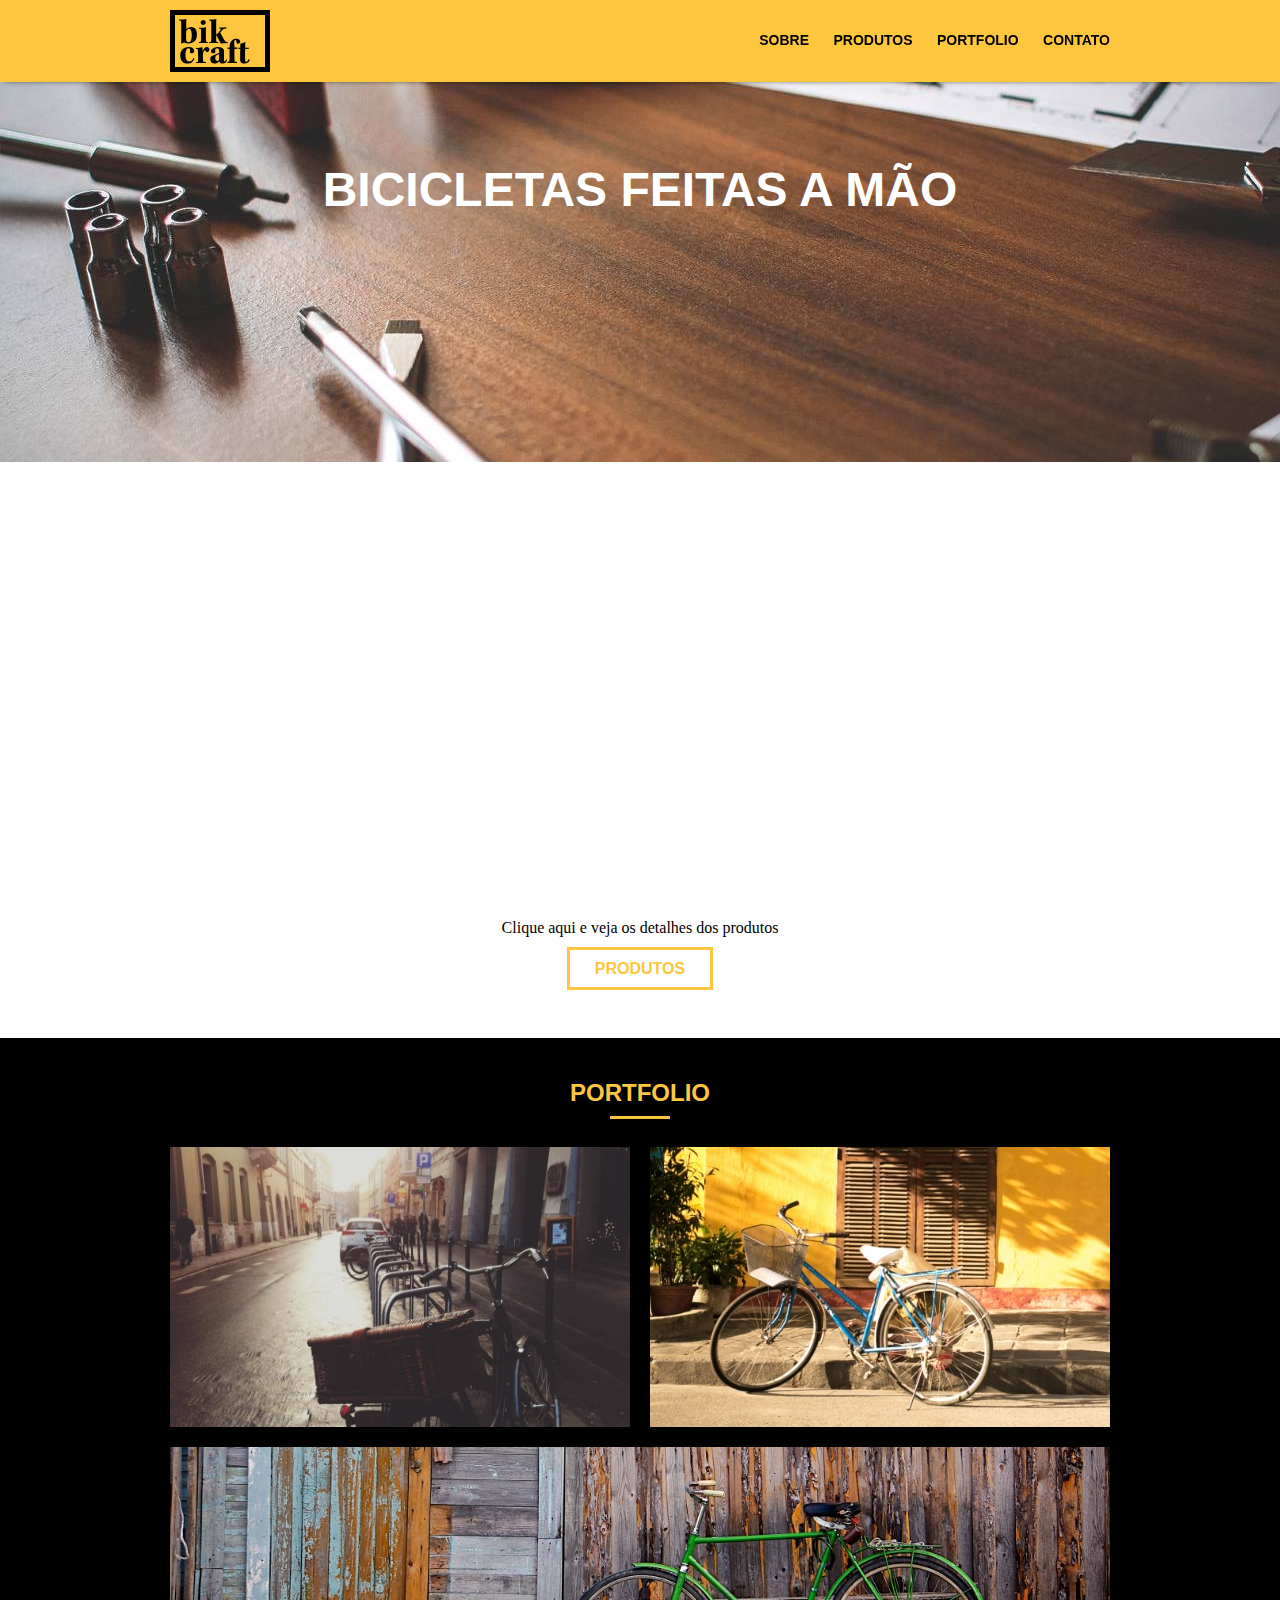
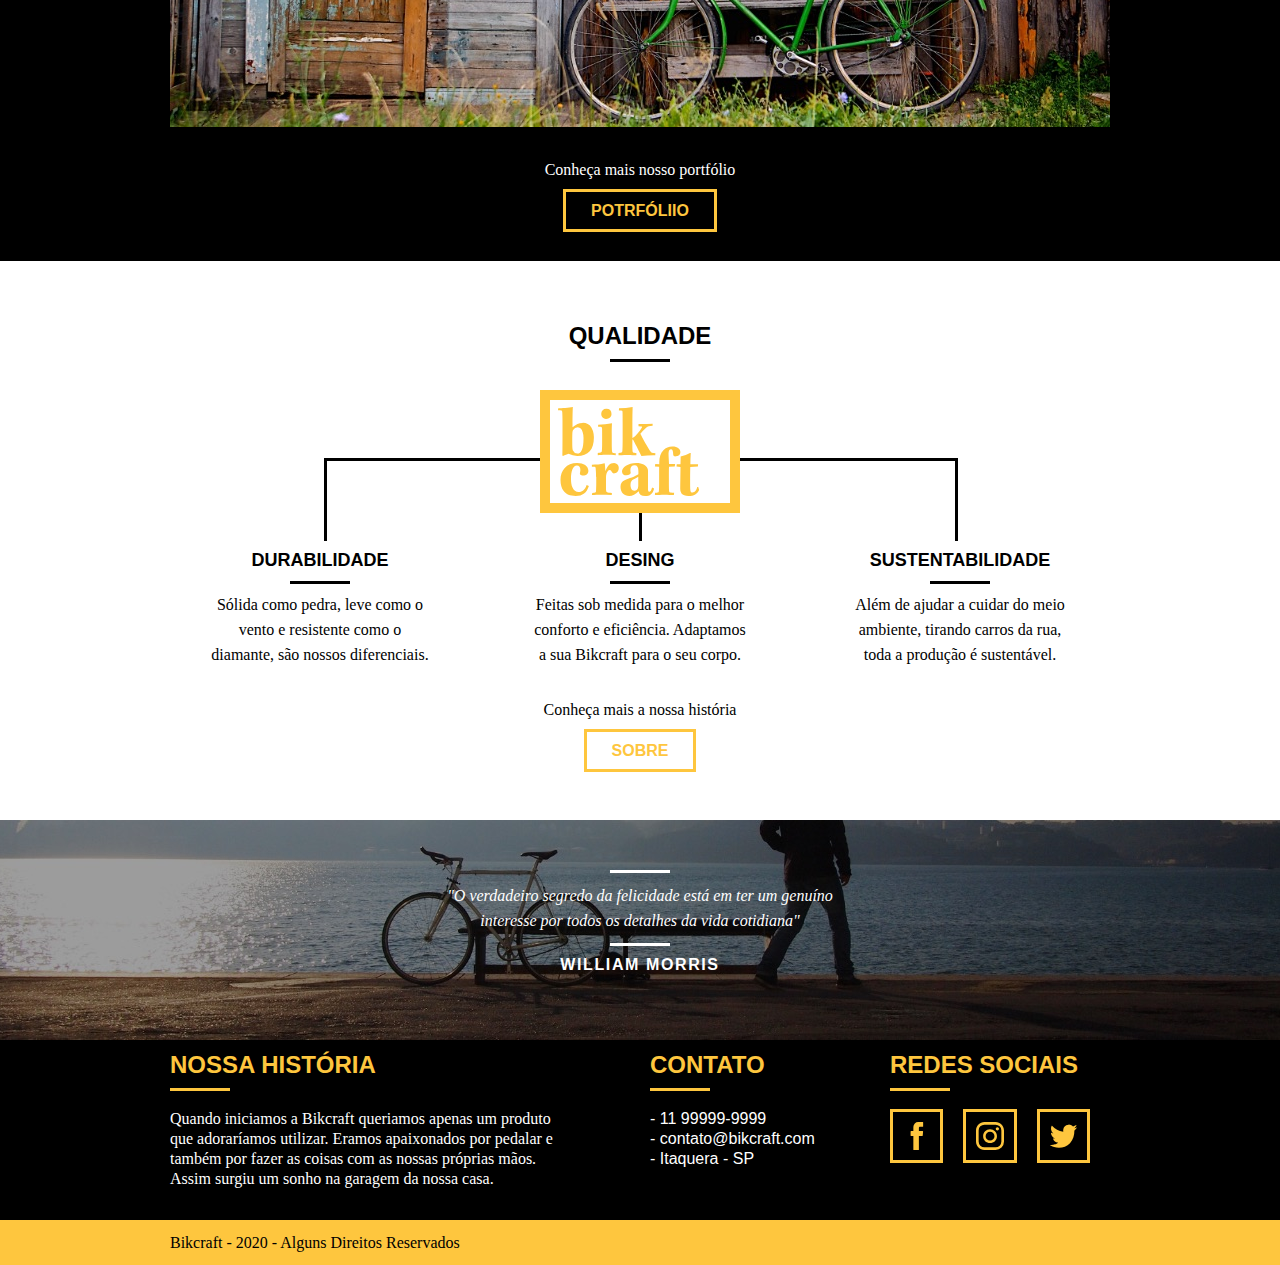
==== commit 950a0e17: "Começando Animações" ====
--- a/index.html
+++ b/index.html
@@ -29,18 +29,18 @@
     </header>
     <section class="intro">
         <div class="container">
-            <h1>BICICLETAS FEITAS A MÃO</h1>
+            <h1 data-anime="400" class="fadeInDown">BICICLETAS FEITAS A MÃO</h1>
             <blockquote class="citação">
-                <p>"Não tenha nada em sua casa que você
+                <p data-anime="800" class="fadeInDown">"Não tenha nada em sua casa que você
                     não considera útil ou acredita ser bonito"</p>
-                    <cite>WILLIAM MORRIS</cite>
+                    <cite data-anime="1200" class="fadeInDown">WILLIAM MORRIS</cite>
             </blockquote>
-            <a href="produtos.html" class="btn">ORÇAMENTO</a>
+            <a href="produtos.html" data-anime="1600" class="btn fadeInDown">ORÇAMENTO</a>
         </div>
     </section>
     <section class="container produtos">
-        <h2 class="sub-title">Produtos</h2>
-        <ul class="produtos-list">
+        <h2 class="sub-title" data-anime="2000" class="fadeInDown">Produtos</h2>
+        <ul class="produtos-list" data-anime="2400" class="fadeInDown">
             <li class="grid-1-3">
                 <div class="produtos-icone">
                     <img src="./img/produtos/passeio.svg" alt="" srcset="">
@@ -50,7 +50,7 @@
                             vidros fechados.</p>
             </li>
         </ul>
-        <ul class="produtos-list">
+        <ul class="produtos-list" data-anime="2400" class="fadeInDown">
             <li class="grid-1-3">
                 <div class="produtos-icone">
                     <img src="./img/produtos/esporte.svg" alt="" srcset="">
@@ -60,7 +60,7 @@
                             ninguém vai pegar você.</p>
             </li>
         </ul>
-        <ul class="produtos-list">
+        <ul class="produtos-list" data-anime="2400" class="fadeInDown">
             <li class="grid-1-3">
                 <div class="produtos-icone">
                     <img src="./img/produtos/retro.svg" alt="" srcset="">
@@ -152,6 +152,7 @@
             </div>
         </div>
     </footer>
+    <script src="./js/simple-anime.js"></script>
     <script src="./js/main.js"></script>
 </body>
 </html>--- a/css/style.css
+++ b/css/style.css
@@ -289,7 +289,7 @@
   .js [data-slide] > .active {
     position: relative;
     opacity: 1;
-    transition: opacity ease-in 0.9s;
+    transition: opacity ease-in 1.0s;
     z-index: 1;
   }
   .js [data-slide-nav] {
@@ -312,4 +312,24 @@
   }
   .js [data-slide-nav] > button.active {
     background: #fec454;
+  }
+  .js [data-anime] {
+    opacity: 0;
+  }
+  .js .fadeInDown {
+    transform: translate3d(0,-20px,0);
+  }
+  .js .fadeInUp {
+    transform: translate3d(0,20px,0);
+  }
+  .js .fadeInRight {
+    transform: translate3d(20px,0,0);
+  }
+  .js .fadeInLeft {
+    transform: translate3d(-20px,0,0);
+  }
+  .js .anime {
+    opacity: 1;
+    transform: none;
+    transition: transform .8s, opacity .8s;
   }